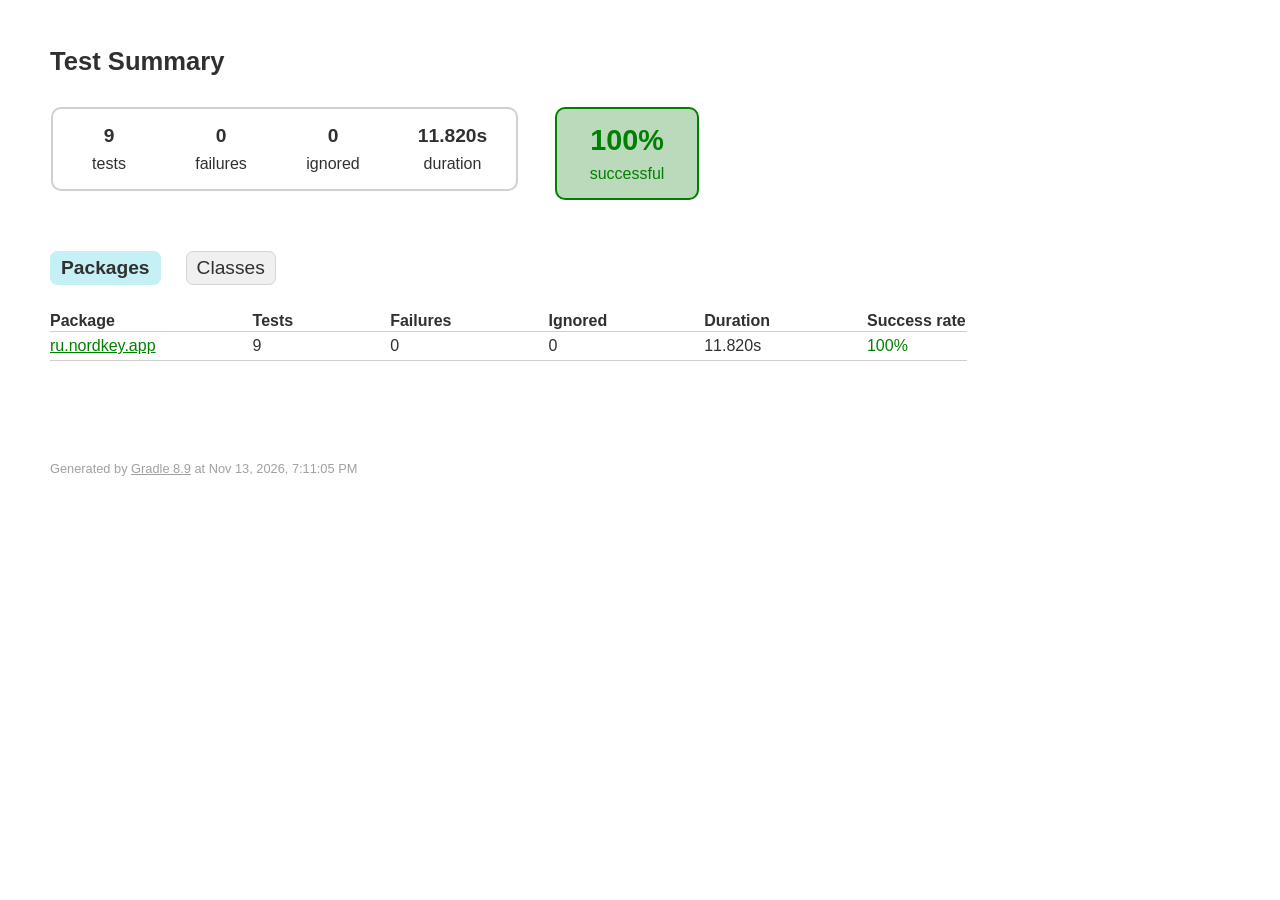
==== reports/testDebugUnitTest/index.html @ 813d6e0c "снимки 3aeac8d" ====
<!DOCTYPE html>
<html>
<head>
<meta http-equiv="Content-Type" content="text/html; charset=utf-8"/>
<meta http-equiv="x-ua-compatible" content="IE=edge"/>
<title>Test results - Test Summary</title>
<link href="css/base-style.css" rel="stylesheet" type="text/css"/>
<link href="css/style.css" rel="stylesheet" type="text/css"/>
<script src="js/report.js" type="text/javascript"></script>
</head>
<body>
<div id="content">
<h1>Test Summary</h1>
<div id="summary">
<table>
<tr>
<td>
<div class="summaryGroup">
<table>
<tr>
<td>
<div class="infoBox" id="tests">
<div class="counter">9</div>
<p>tests</p>
</div>
</td>
<td>
<div class="infoBox" id="failures">
<div class="counter">0</div>
<p>failures</p>
</div>
</td>
<td>
<div class="infoBox" id="ignored">
<div class="counter">0</div>
<p>ignored</p>
</div>
</td>
<td>
<div class="infoBox" id="duration">
<div class="counter">11.820s</div>
<p>duration</p>
</div>
</td>
</tr>
</table>
</div>
</td>
<td>
<div class="infoBox success" id="successRate">
<div class="percent">100%</div>
<p>successful</p>
</div>
</td>
</tr>
</table>
</div>
<div id="tabs">
<ul class="tabLinks">
<li>
<a href="#tab0">Packages</a>
</li>
<li>
<a href="#tab1">Classes</a>
</li>
</ul>
<div id="tab0" class="tab">
<h2>Packages</h2>
<table>
<thead>
<tr>
<th>Package</th>
<th>Tests</th>
<th>Failures</th>
<th>Ignored</th>
<th>Duration</th>
<th>Success rate</th>
</tr>
</thead>
<tbody>
<tr>
<td class="success">
<a href="packages/ru.nordkey.app.html">ru.nordkey.app</a>
</td>
<td>9</td>
<td>0</td>
<td>0</td>
<td>11.820s</td>
<td class="success">100%</td>
</tr>
</tbody>
</table>
</div>
<div id="tab1" class="tab">
<h2>Classes</h2>
<table>
<thead>
<tr>
<th>Class</th>
<th>Tests</th>
<th>Failures</th>
<th>Ignored</th>
<th>Duration</th>
<th>Success rate</th>
</tr>
</thead>
<tbody>
<tr>
<td class="success">
<a href="classes/ru.nordkey.app.ScreensTest.html">ru.nordkey.app.ScreensTest</a>
</td>
<td>9</td>
<td>0</td>
<td>0</td>
<td>11.820s</td>
<td class="success">100%</td>
</tr>
</tbody>
</table>
</div>
</div>
<div id="footer">
<p>
<div>
<label class="hidden" id="label-for-line-wrapping-toggle" for="line-wrapping-toggle">Wrap lines
<input id="line-wrapping-toggle" type="checkbox" autocomplete="off"/>
</label>
</div>Generated by 
<a href="http://www.gradle.org">Gradle 8.9</a> at Nov 13, 2026, 7:11:05 PM</p>
</div>
</div>
</body>
</html>
---- reports/testDebugUnitTest/css/base-style.css ----
body {
    margin: 0;
    padding: 0;
    font-family: sans-serif;
    font-size: 12pt;
}

body, a, a:visited {
    color: #303030;
}

#content {
    padding-left: 50px;
    padding-right: 50px;
    padding-top: 30px;
    padding-bottom: 30px;
}

#content h1 {
    font-size: 160%;
    margin-bottom: 10px;
}

#footer {
    margin-top: 100px;
    font-size: 80%;
    white-space: nowrap;
}

#footer, #footer a {
    color: #a0a0a0;
}

#line-wrapping-toggle {
    vertical-align: middle;
}

#label-for-line-wrapping-toggle {
    vertical-align: middle;
}

ul {
    margin-left: 0;
}

h1, h2, h3 {
    white-space: nowrap;
}

h2 {
    font-size: 120%;
}

ul.tabLinks {
    padding-left: 0;
    padding-top: 10px;
    padding-bottom: 10px;
    overflow: auto;
    min-width: 800px;
    width: auto !important;
    width: 800px;
}

ul.tabLinks li {
    float: left;
    height: 100%;
    list-style: none;
    padding-left: 10px;
    padding-right: 10px;
    padding-top: 5px;
    padding-bottom: 5px;
    margin-bottom: 0;
    -moz-border-radius: 7px;
    border-radius: 7px;
    margin-right: 25px;
    border: solid 1px #d4d4d4;
    background-color: #f0f0f0;
}

ul.tabLinks li:hover {
    background-color: #fafafa;
}

ul.tabLinks li.selected {
    background-color: #c5f0f5;
    border-color: #c5f0f5;
}

ul.tabLinks a {
    font-size: 120%;
    display: block;
    outline: none;
    text-decoration: none;
    margin: 0;
    padding: 0;
}

ul.tabLinks li h2 {
    margin: 0;
    padding: 0;
}

div.tab {
}

div.selected {
    display: block;
}

div.deselected {
    display: none;
}

div.tab table {
    min-width: 350px;
    width: auto !important;
    width: 350px;
    border-collapse: collapse;
}

div.tab th, div.tab table {
    border-bottom: solid #d0d0d0 1px;
}

div.tab th {
    text-align: left;
    white-space: nowrap;
    padding-left: 6em;
}

div.tab th:first-child {
    padding-left: 0;
}

div.tab td {
    white-space: nowrap;
    padding-left: 6em;
    padding-top: 5px;
    padding-bottom: 5px;
}

div.tab td:first-child {
    padding-left: 0;
}

div.tab td.numeric, div.tab th.numeric {
    text-align: right;
}

span.code {
    display: inline-block;
    margin-top: 0em;
    margin-bottom: 1em;
}

span.code pre {
    font-size: 11pt;
    padding-top: 10px;
    padding-bottom: 10px;
    padding-left: 10px;
    padding-right: 10px;
    margin: 0;
    background-color: #f7f7f7;
    border: solid 1px #d0d0d0;
    min-width: 700px;
    width: auto !important;
    width: 700px;
}

span.wrapped pre {
    word-wrap: break-word;
    white-space: pre-wrap;
    word-break: break-all;
}

label.hidden {
    display: none;
}
---- reports/testDebugUnitTest/css/style.css ----
#summary {
    margin-top: 30px;
    margin-bottom: 40px;
}

#summary table {
    border-collapse: collapse;
}

#summary td {
    vertical-align: top;
}

.breadcrumbs, .breadcrumbs a {
    color: #606060;
}

.infoBox {
    width: 110px;
    padding-top: 15px;
    padding-bottom: 15px;
    text-align: center;
}

.infoBox p {
    margin: 0;
}

.grid {
    background: linear-gradient(-90deg, rgba(0, 0, 0, .05) 1px, transparent 1px), linear-gradient(rgba(0, 0, 0, .05) 1px, transparent 1px), linear-gradient(-90deg, rgba(0, 0, 0, .04) 1px, transparent 1px), linear-gradient(rgba(0, 0, 0, .04) 1px, transparent 1px), linear-gradient(transparent 3px, #f2f2f2 3px, #f2f2f2 98px, transparent 98px), linear-gradient(-90deg, #aaa 1px, transparent 1px), linear-gradient(-90deg, transparent 3px, #f2f2f2 3px, #f2f2f2 98px, transparent 98px), linear-gradient(#aaa 1px, transparent 1px), #f2f2f2;
    background-size: 10px 10px, 10px 10px, 100px 100px, 100px 100px, 100px 100px, 100px 100px, 100px 100px, 100px 100px;
}

.counter, .percent {
    font-size: 120%;
    font-weight: bold;
    margin-bottom: 8px;
}

#duration {
    width: 125px;
}

#successRate, .summaryGroup {
    border: solid 2px #d0d0d0;
    -moz-border-radius: 10px;
    border-radius: 10px;
    behavior: url(css3-pie-1.0beta3.htc);
}

#successRate {
    width: 140px;
    margin-left: 35px;
}

#successRate .percent {
    font-size: 180%;
}

.success, .success a {
    color: #008000;
}

div.success, #successRate.success {
    background-color: #bbd9bb;
    border-color: #008000;
}

.failures, .failures a {
    color: #b60808;
}

div.failures, #successRate.failures {
    background-color: #ecdada;
    border-color: #b60808;
}

ul.linkList {
    padding-left: 0;
}

ul.linkList li {
    list-style: none;
    margin-bottom: 5px;
}
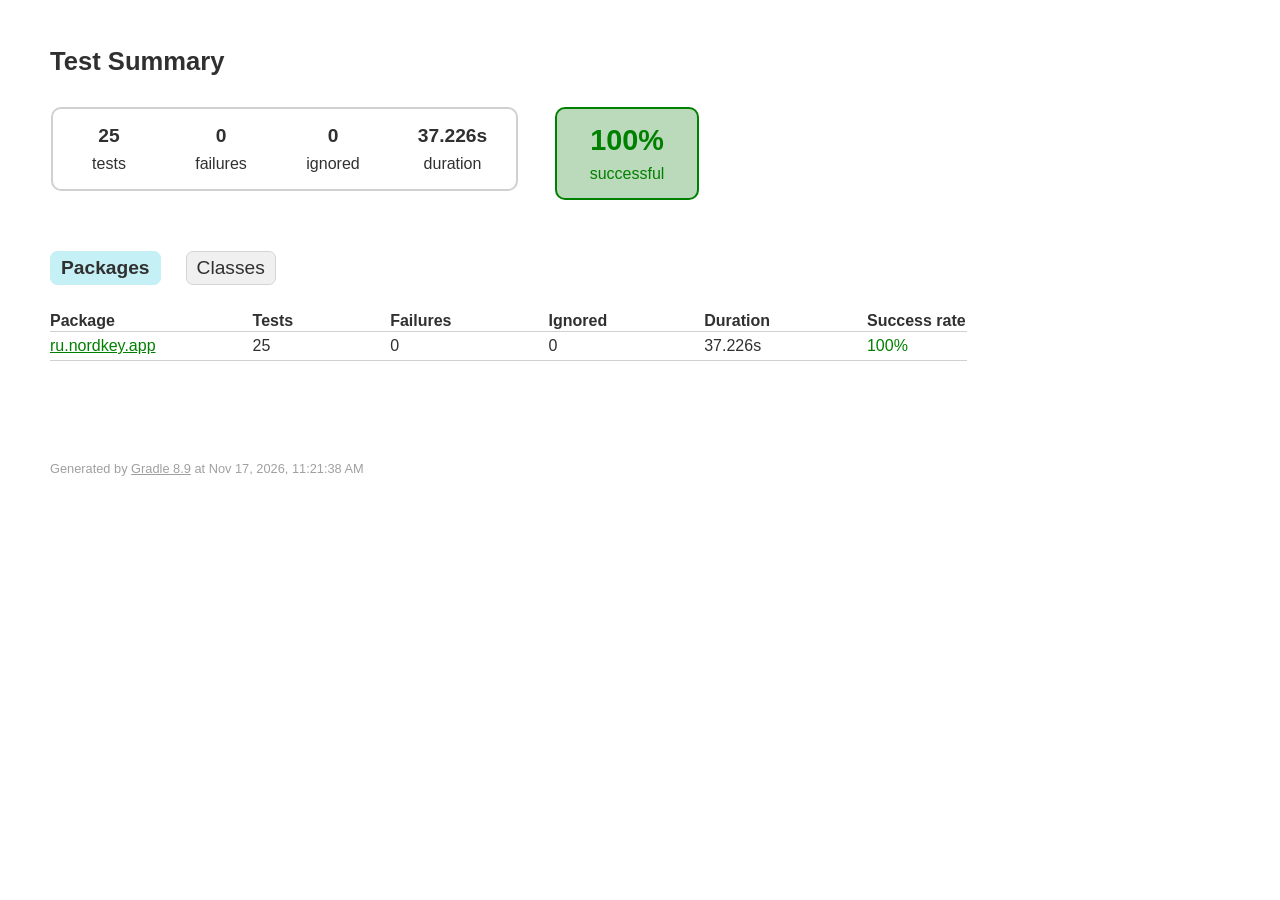
==== commit 8ddd9c55: "снимки fd49ff1" ====
--- a/reports/testDebugUnitTest/index.html
+++ b/reports/testDebugUnitTest/index.html
@@ -20,7 +20,7 @@
 <tr>
 <td>
 <div class="infoBox" id="tests">
-<div class="counter">9</div>
+<div class="counter">25</div>
 <p>tests</p>
 </div>
 </td>
@@ -38,7 +38,7 @@
 </td>
 <td>
 <div class="infoBox" id="duration">
-<div class="counter">11.820s</div>
+<div class="counter">37.226s</div>
 <p>duration</p>
 </div>
 </td>
@@ -82,10 +82,10 @@
 <td class="success">
 <a href="packages/ru.nordkey.app.html">ru.nordkey.app</a>
 </td>
-<td>9</td>
+<td>25</td>
 <td>0</td>
 <td>0</td>
-<td>11.820s</td>
+<td>37.226s</td>
 <td class="success">100%</td>
 </tr>
 </tbody>
@@ -109,10 +109,20 @@
 <td class="success">
 <a href="classes/ru.nordkey.app.ScreensTest.html">ru.nordkey.app.ScreensTest</a>
 </td>
-<td>9</td>
+<td>20</td>
 <td>0</td>
 <td>0</td>
-<td>11.820s</td>
+<td>37.217s</td>
+<td class="success">100%</td>
+</tr>
+<tr>
+<td class="success">
+<a href="classes/ru.nordkey.app.SetupLogicTest.html">ru.nordkey.app.SetupLogicTest</a>
+</td>
+<td>5</td>
+<td>0</td>
+<td>0</td>
+<td>0.009s</td>
 <td class="success">100%</td>
 </tr>
 </tbody>
@@ -126,7 +136,7 @@
 <input id="line-wrapping-toggle" type="checkbox" autocomplete="off"/>
 </label>
 </div>Generated by 
-<a href="http://www.gradle.org">Gradle 8.9</a> at Nov 13, 2026, 7:11:05 PM</p>
+<a href="http://www.gradle.org">Gradle 8.9</a> at Nov 17, 2026, 11:21:38 AM</p>
 </div>
 </div>
 </body>
